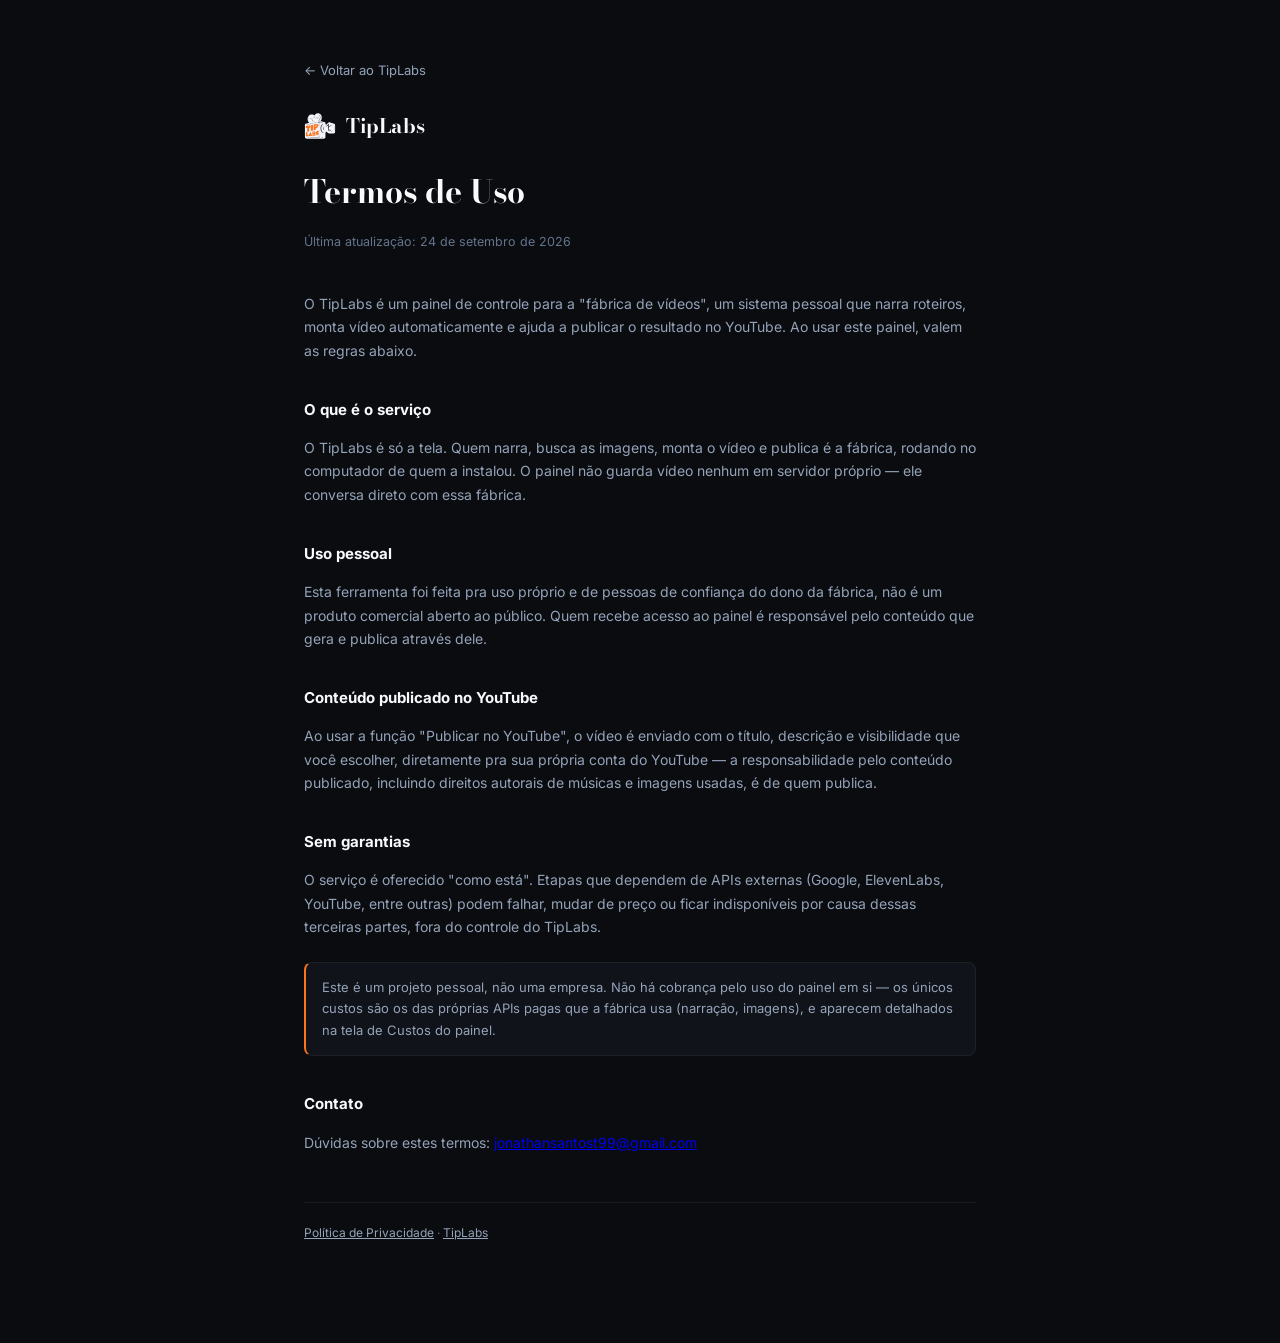
==== termos.html @ c6219143 "Painel TipLabs: editor de vídeo da fábrica Painel web (Vercel) que fala com a fábrica pela API: list" ====
<!DOCTYPE html>
<html lang="pt-BR">
<head>
  <meta charset="UTF-8">
  <meta name="viewport" content="width=device-width, initial-scale=1.0">
  <title>Termos de Uso — TipLabs</title>
  <link rel="icon" type="image/svg+xml" href="/img/favicon.svg">
  <link rel="preconnect" href="https://fonts.googleapis.com">
  <link rel="preconnect" href="https://fonts.gstatic.com" crossorigin>
  <link rel="stylesheet" href="https://fonts.googleapis.com/css2?family=Inter:wght@400;500;600;700&family=Bodoni+Moda:opsz,wght@6..96,600;6..96,700&display=swap">
  <style>
    :root {
      --bg-root: #0a0c10;
      --bg-surface: #11131a;
      --bg-card: #1a1e28;
      --border-subtle: rgba(255, 255, 255, 0.06);
      --border-medium: rgba(255, 255, 255, 0.10);
      --text-primary: #f8fafc;
      --text-secondary: #94a3b8;
      --text-muted: #64748b;
      --marca-laranja: #fd741e;
    }
    * { box-sizing: border-box; }
    body {
      margin: 0;
      background: var(--bg-root);
      color: var(--text-primary);
      font-family: 'Inter', -apple-system, BlinkMacSystemFont, sans-serif;
      line-height: 1.65;
    }
    .wrap {
      max-width: 720px;
      margin: 0 auto;
      padding: 56px 24px 100px;
    }
    a.voltar {
      display: inline-flex;
      align-items: center;
      gap: 6px;
      color: var(--text-secondary);
      text-decoration: none;
      font-size: 13px;
      margin-bottom: 28px;
    }
    a.voltar:hover { color: var(--text-primary); }
    .marca {
      display: flex;
      align-items: center;
      gap: 10px;
      margin-bottom: 8px;
    }
    .marca img { width: 32px; height: 32px; }
    .marca span { font-family: 'Bodoni Moda', Georgia, serif; font-size: 20px; font-weight: 700; }
    h1 {
      font-family: 'Bodoni Moda', Georgia, serif;
      font-size: 32px;
      margin: 24px 0 6px;
    }
    .atualizado { color: var(--text-muted); font-size: 12.5px; margin-bottom: 40px; }
    h2 {
      font-size: 15px;
      margin: 36px 0 10px;
      color: var(--text-primary);
    }
    p, li { color: var(--text-secondary); font-size: 14px; }
    ul { padding-left: 20px; }
    li { margin-bottom: 6px; }
    .aviso {
      background: var(--bg-surface);
      border: 1px solid var(--border-subtle);
      border-left: 2px solid var(--marca-laranja);
      border-radius: 8px;
      padding: 14px 16px;
      font-size: 13px;
      color: var(--text-secondary);
      margin: 24px 0;
    }
    footer {
      margin-top: 48px;
      padding-top: 20px;
      border-top: 1px solid var(--border-subtle);
      font-size: 12px;
      color: var(--text-muted);
    }
    footer a { color: var(--text-secondary); }
  </style>
</head>
<body>
  <div class="wrap">
    <a class="voltar" href="/">← Voltar ao TipLabs</a>
    <div class="marca">
      <img src="/img/logo-tiplabs.svg" alt="">
      <span>TipLabs</span>
    </div>
    <h1>Termos de Uso</h1>
    <p class="atualizado">Última atualização: 24 de setembro de 2026</p>

    <p>O TipLabs é um painel de controle para a "fábrica de vídeos", um sistema pessoal que narra roteiros, monta vídeo automaticamente e ajuda a publicar o resultado no YouTube. Ao usar este painel, valem as regras abaixo.</p>

    <h2>O que é o serviço</h2>
    <p>O TipLabs é só a tela. Quem narra, busca as imagens, monta o vídeo e publica é a fábrica, rodando no computador de quem a instalou. O painel não guarda vídeo nenhum em servidor próprio — ele conversa direto com essa fábrica.</p>

    <h2>Uso pessoal</h2>
    <p>Esta ferramenta foi feita pra uso próprio e de pessoas de confiança do dono da fábrica, não é um produto comercial aberto ao público. Quem recebe acesso ao painel é responsável pelo conteúdo que gera e publica através dele.</p>

    <h2>Conteúdo publicado no YouTube</h2>
    <p>Ao usar a função "Publicar no YouTube", o vídeo é enviado com o título, descrição e visibilidade que você escolher, diretamente pra sua própria conta do YouTube — a responsabilidade pelo conteúdo publicado, incluindo direitos autorais de músicas e imagens usadas, é de quem publica.</p>

    <h2>Sem garantias</h2>
    <p>O serviço é oferecido "como está". Etapas que dependem de APIs externas (Google, ElevenLabs, YouTube, entre outras) podem falhar, mudar de preço ou ficar indisponíveis por causa dessas terceiras partes, fora do controle do TipLabs.</p>

    <div class="aviso">
      Este é um projeto pessoal, não uma empresa. Não há cobrança pelo uso do painel em si — os únicos custos são os das próprias APIs pagas que a fábrica usa (narração, imagens), e aparecem detalhados na tela de Custos do painel.
    </div>

    <h2>Contato</h2>
    <p>Dúvidas sobre estes termos: <a href="mailto:jonathansantost99@gmail.com">jonathansantost99@gmail.com</a></p>

    <footer>
      <a href="/privacidade">Política de Privacidade</a> · <a href="/">TipLabs</a>
    </footer>
  </div>
</body>
</html>
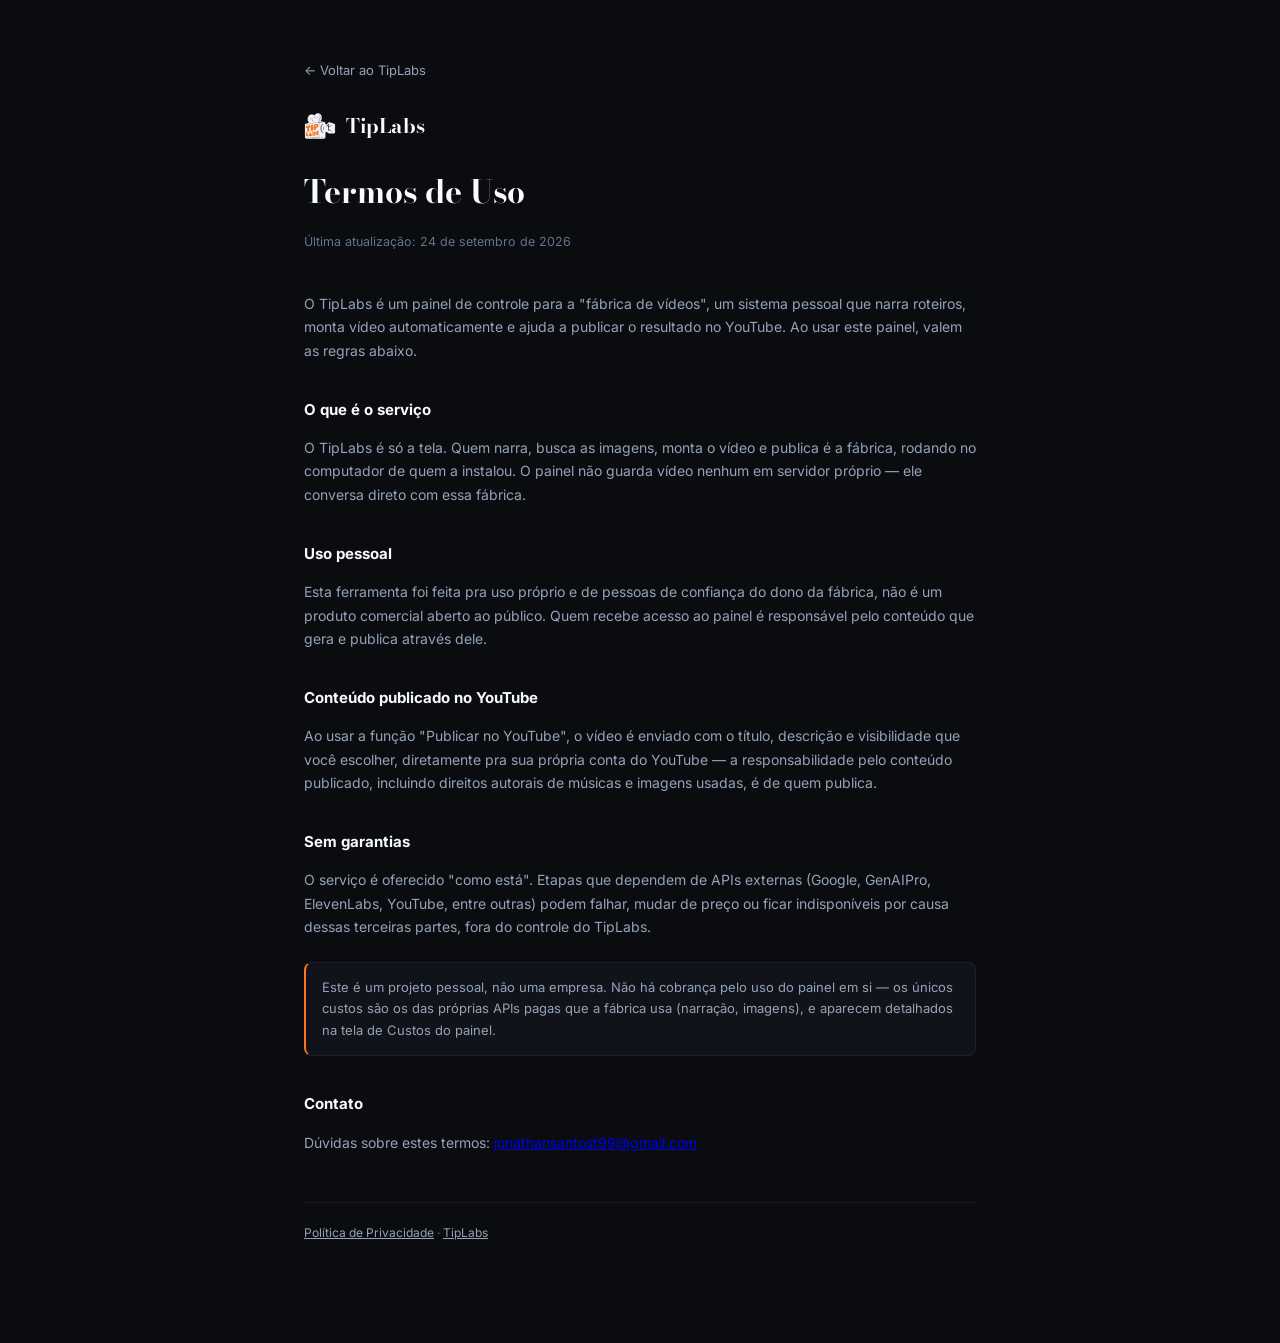
==== commit 19e48a14: "Seletor de voz pela GenAIPro no lugar da ElevenLabs - Vozes vêm ao vivo da biblioteca da GenAIPro (/" ====
--- a/termos.html
+++ b/termos.html
@@ -107,7 +107,7 @@
     <p>Ao usar a função "Publicar no YouTube", o vídeo é enviado com o título, descrição e visibilidade que você escolher, diretamente pra sua própria conta do YouTube — a responsabilidade pelo conteúdo publicado, incluindo direitos autorais de músicas e imagens usadas, é de quem publica.</p>
 
     <h2>Sem garantias</h2>
-    <p>O serviço é oferecido "como está". Etapas que dependem de APIs externas (Google, ElevenLabs, YouTube, entre outras) podem falhar, mudar de preço ou ficar indisponíveis por causa dessas terceiras partes, fora do controle do TipLabs.</p>
+    <p>O serviço é oferecido "como está". Etapas que dependem de APIs externas (Google, GenAIPro, ElevenLabs, YouTube, entre outras) podem falhar, mudar de preço ou ficar indisponíveis por causa dessas terceiras partes, fora do controle do TipLabs.</p>
 
     <div class="aviso">
       Este é um projeto pessoal, não uma empresa. Não há cobrança pelo uso do painel em si — os únicos custos são os das próprias APIs pagas que a fábrica usa (narração, imagens), e aparecem detalhados na tela de Custos do painel.
